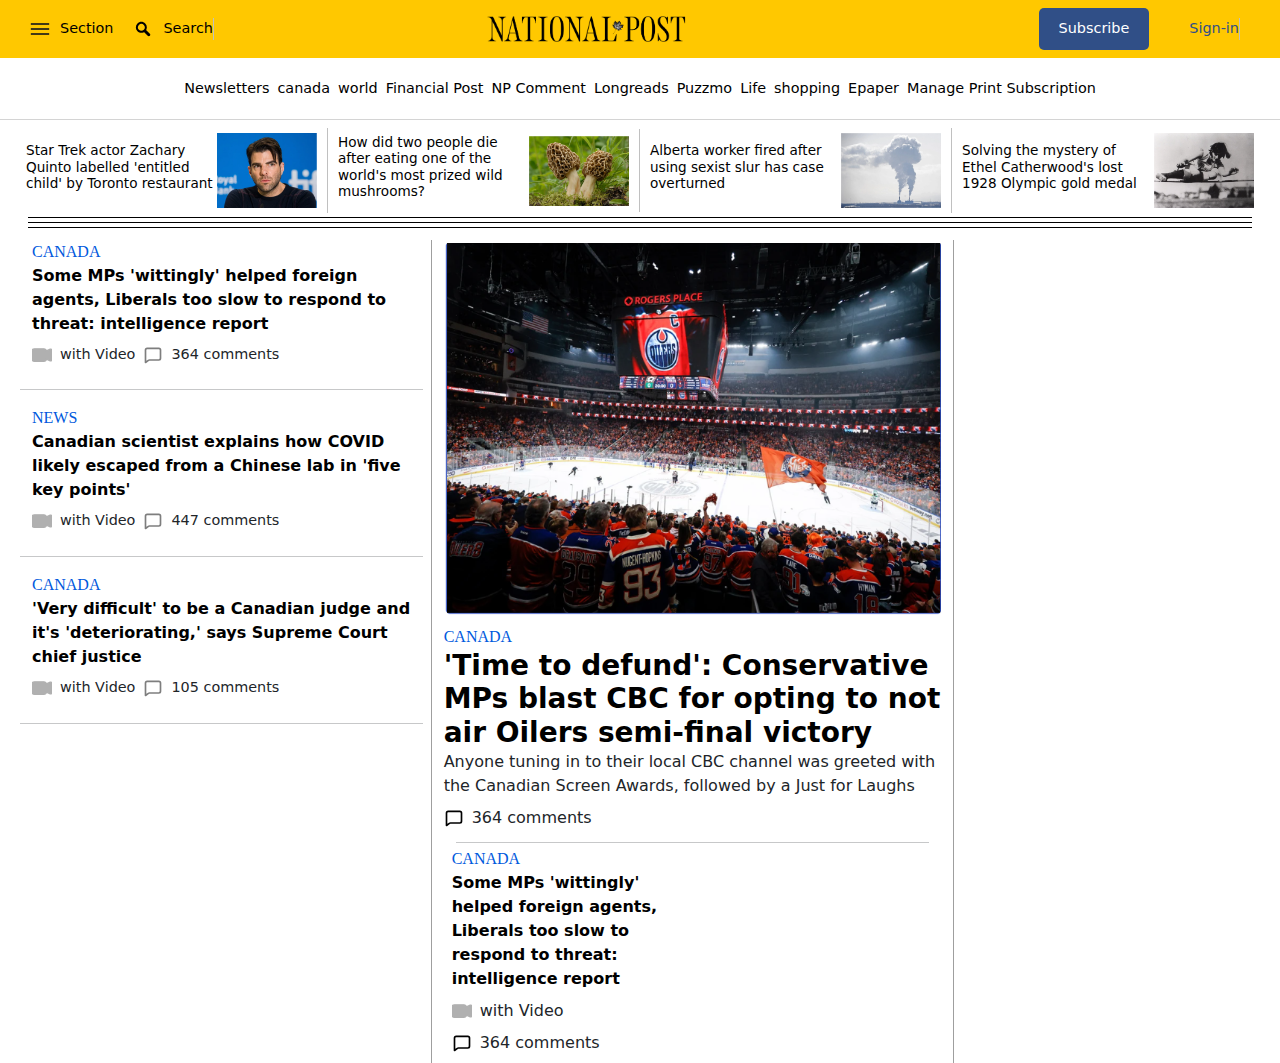
==== sample/index.html @ 9365df77 "création du header" ====
<!DOCTYPE html>
<html lang="fr">
<head>
    <meta charset="UTF-8">
    <meta name="viewport" content="width=device-width, initial-scale=1.0">
    <link rel="stylesheet" href="../lib/bootstrap-5.0.2-dist/bootstrap-5.0.2-dist/css/bootstrap.min.css">
    <link rel="icon" href="../media/logo-footer-np.svg">
    <link rel="stylesheet" href="main.css">
    <title>Home | The National Post</title>
</head>
<body>
    <header class="container-fluid">
        <nav class="row  p-2">
           
                <div class="nav-btn  col col-lg-2">
                    <a href="#" class="d-flex align-items-center">
                        <img src="../media/menu.svg" alt="hamber_menu_icon" width="20" height="20">
                        <span> Section </span>
                    </a>
                    <a href="#" class="d-flex align-items-center">
                        <img src="../media/loop.svg" alt="loop_icon" width="20" height="20" >
                        <span>Search</span>
                    </a>
                </div>

                <div class="col-lg-7 nav-logo">
                    <a href="#">
                        <img src="../media/28EDFFA0.png" class="img-fluid" alt="natiolapost">
                    </a>
                </div>

                <div class="col col-lg-3 nav-sign d-flex align-items-center justify-content-end">
                    <a href="#">Subscribe</a>
                    <a href="#">Sign-in</a>
                </div>
           
        </nav>

        <nav class="row">
            <ul class="d-flex justify-content-center  gap-2">
                <li>
                    <a href="#">Newsletters</a>
                </li>
                <li>
                    <a href="#">canada</a>
                </li>
                <li>
                    <a href="#">world</a>
                </li>
                <li>
                    <a href="#">Financial Post</a>
                </li>
                <li>
                    <a href="#">NP Comment</a>
                </li>
                <li>
                    <a href="#">Longreads</a>
                </li>
                <li>
                    <a href="#">Puzzmo</a>
                </li>
                <li>
                    <a href="#">Life</a>
                </li>
                <li>
                    <a href="#">shopping</a>
                </li>
                <li>
                    <a href="#">Epaper</a>
                </li>
                <li>
                    <a href="#">Manage Print Subscription</a>
                </li>
            </ul>
        </nav>

        <div class="sub-nav container-fluid px-3 py-2">
            
            <div class="row d-flex align-items-center">

                <a href="#"  class="col-lg-3">
                    <div class="d-flex align-items-center gap-1">
                         <h3 class="">
                             Star Trek actor Zachary Quinto labelled 'entitled child' by Toronto restaurant
                         </h3>
                         <img src="../media/media1.png" alt="media1">
                    </div>
                 </a>

                 <a href="#"  class="col-lg-3">
                    <div class="d-flex align-items-center gap-1">
                         <h3 class="">
                            How did two people die after eating one of the world's most prized wild mushrooms?
                         </h3>
                         <img src="../media/media2.png" alt="media1">
                    </div>
                 </a>

                 <a href="#"  class="col-lg-3">
                    <div class="d-flex align-items-center gap-1">
                         <h3 class="">
                            Alberta worker fired after using sexist slur has case overturned
                         </h3>
                         <img src="../media/media3.png" alt="media1">
                    </div>
                 </a>

                 <a href="#"  class="col-lg-3">
                    <div class="d-flex align-items-center gap-1">
                         <h3 class="">
                            Solving the mystery of Ethel Catherwood's lost 1928 Olympic gold medal
                         </h3>
                         <img src="../media/media4.png" alt="media1">
                    </div>
                 </a>

            </div>

            <div class="line"></div>
            <div class="line"></div>
            <div class="line"></div>

        </div>
    </header>

    <main class="container-fluid px-4">
        <div class="row">

            <div class="column1 col-lg-4">
                <article class="row px-2">
                    <a href="#" class="col-12">CANADA</a>
                    <a href="#" class="col-12">
                        Some MPs 'wittingly' helped foreign agents, 
                        Liberals too slow to respond to threat:
                        intelligence report
                    </a>
                    <div class="d-flex align-items-center gap-2 my-2">
                        <img src="../media/cam.svg" alt="came_icon" width="20" height="20">
                        <span> with Video </span>
                        <img src="../media/comment_icon.svg" alt="came_icon" width="20" height="20">
                        <span> 364 comments </span>
                    </div>
                    <hr class="my-3">
                </article>

                <article class="row px-2">
                    <a href="#" class="col-12">NEWS</a>
                    <a href="#" class="col-12">
                        Canadian scientist explains how COVID 
                        likely escaped from a Chinese lab in 'five
                        key points'
                    </a>
                    <div class="d-flex align-items-center gap-2 my-2">
                        <img src="../media/cam.svg" alt="came_icon" width="20" height="20">
                        <span> with Video </span>
                        <img src="../media/comment_icon.svg" alt="came_icon" width="20" height="20">
                        <span> 447 comments </span>
                    </div>
                    <hr class="my-3">
                </article>

                <article class="row px-2">
                    <a href="#" class="col-12">CANADA</a>
                    <a href="#" class="col-12">
                        'Very difficult' to be a Canadian judge and
                         it's 'deteriorating,' says Supreme Court chief
                         justice
                    </a>
                    <div class="d-flex align-items-center gap-2 my-2">
                        <img src="../media/cam.svg" alt="came_icon" width="20" height="20">
                        <span> with Video </span>
                        <img src="../media/comment_icon.svg" alt="came_icon" width="20" height="20">
                        <span> 105 comments </span>
                    </div>
                    <hr class="my-3">
                </article>
            </div>

            <div class="column2 col-lg-5  px-4">
                <article class="row">
                    <a href="#" class="col-12">
                        <img src="../media/media7.png" alt="media" class="img-fluid">
                    </a>
                    <a href="#" class="col-12">CANADA</a>
                    <a href="#" class="h3">
                        'Time to defund': Conservative MPs 
                        blast CBC for opting to not air Oilers
                        semi-final victory
                    </a>
                    <p class="col-12">
                        Anyone tuning in to their local CBC channel was greeted
                        with the Canadian Screen Awards, followed by a Just for Laughs
                    </p>
                    <div class="d-flex align-items-center gap-2 justify-content-start my-2">
                        <img src="../media/comment_icon.svg" alt="came_icon" width="20" height="20">
                        <span> 364 comments </span>
                    </div>
                </article>
                <hr class="my-1">

                <div class="row">

                    <article class="col-lg-6 px-2">
                        <a href="#" class="col-12">CANADA</a> <br>
                        <a href="#" class="col-12">
                            Some MPs 'wittingly' helped foreign agents, 
                            Liberals too slow to respond to threat:
                            intelligence report
                        </a>
                        <div class="d-flex align-items-center gap-2 my-2">
                            <img src="../media/cam.svg" alt="came_icon" width="20" height="20">
                            <span> with Video </span>
                        </div>
                        <div class="d-flex align-items-center gap-2 my-2">
                            <img src="../media/comment_icon.svg" alt="came_icon" width="20" height="20">
                            <span> 364 comments </span>
                        </div>
                      
                    </article>

                </div>
            </div>

            <div class="column3 col-lg-3"></div>
        </div>
    </main>

    <footer>

    </footer>
</body>
</html>
---- sample/main.css ----
*{
    margin: 0px;
    padding: 0px;
    box-sizing: border-box;
    /*border: 1px solid black;*/

}

/* nav */

header nav:nth-child(1){
    background: rgb(255, 200, 0);
    padding: 10px 0px;
    display: flex;
    align-items: center;
}

/* nav-btn*/

header nav .nav-btn a{
    text-decoration: none;
    color: black;
    display: inline-block;
    margin: 0px 10px;
    font-weight: 500;
    font-size: .9em;
}

header nav .nav-btn a:hover{
    text-decoration: underline;
}

header nav .nav-btn a img{
    margin-right:10px;
}

header nav .nav-btn {
    display:flex;
    flex-direction: row;
}

/* nav-logo*/
header nav .nav-logo{
    display: flex;
    justify-content:center ;
}
header nav .nav-logo img{
    max-width: 200px;
   
}
header nav a{
    display: inline-block;
    margin: 0px auto;
}

/*  nav-sign */

header nav .nav-sign a{
    font-size: .9em;
    text-decoration: none;
    margin: 0px 20px;
    font-weight: 500;
}

header nav .nav-sign a:nth-child(1){  
    padding: 10px 20px;
    border-radius: 5px;
    background: rgb(48, 79, 135);
    color: white;
}

header nav .nav-sign a:nth-child(1):hover{
    background:rgb(38, 64, 108) ;
}

header nav .nav-sign a:nth-child(2){
    color: rgb(48, 79, 135);
}

header nav .nav-sign a:nth-child(2):hover{
    text-decoration: underline;
}


header nav:nth-child(2){
    padding: 20px 0px;
    border-bottom: .2px solid rgba(192, 192, 192, 0.679);
   
}

header nav:nth-child(2) ul{
    list-style: none;
    font-size: .9em;
    margin: 0px;
}

header nav:nth-child(2) ul li a{
    text-decoration: none;
    color: black;
    font-weight: 500;
}

header nav:nth-child(2) ul li a:hover{
    text-decoration: underline;
    color: rgb(60, 96, 162);
}

/* sub-nav */

header .sub-nav a{
    text-decoration: none;
    padding: 5px 10px;
}
header .sub-nav a:hover{
    text-decoration: underline;
    color: rgb(60, 96, 162);;
  
}
header .sub-nav a:hover h3{
    color:rgb(60, 96, 162);;
}
header .sub-nav h3{
    font-size: .85em;
    color: black;
    font-weight: 500;
    
}

header .sub-nav img{
    max-width: 100px;
    height: auto;
}

header .sub-nav a:nth-child(1){
    border-right: 1px solid silver;
}
header a:nth-child(2){
    border-right: 1px solid silver;
}
header a:nth-child(3){
    border-right: 1px solid silver;
}

header .line{
    height: .8px;
    width: 100%;
    background:black;
    margin: 4px 0px;

}

/* article column1 */

main article a{
    text-decoration: none;
    color: black;
}
main article a:hover{
    text-decoration: underline;
}

main .column1 article  a:nth-child(1){
  
    font-family:Georgia, 'Times New Roman', Times, serif;
    color: rgb(0, 89, 221);
}

main .column2 article  a:nth-child(1){
  
    font-family:Georgia, 'Times New Roman', Times, serif;
    color: rgb(0, 89, 221);
}

main .column1 article  a:nth-child(2){
  
    font-weight: bold;
}

main .column2 article  a:nth-child(3){
  
    font-weight: bold;
}

main .column1 article div span{
    font-size: .9em;
}

main .column1 article div img:nth-child(3){

    opacity: .5;
}

/* article column2 */


main .column2 article a img{
    margin: 0px auto;
}
main .column2{
    border-left: 1px solid rgb(159, 159, 159);
    border-right: 1px solid rgb(159, 159, 159);
}

main .column2 a{
    margin: 0px;
    padding: 0px;
}


main .column2 article div{
    padding: 0px;
}

main .column2 article p {
    padding: 0px;
 margin: 0px ;
}

main .column2 article  a:nth-child(2){
    
    margin-top: 10px;
    font-family:Georgia, 'Times New Roman', Times, serif;
    color: rgb(0, 89, 221);
}
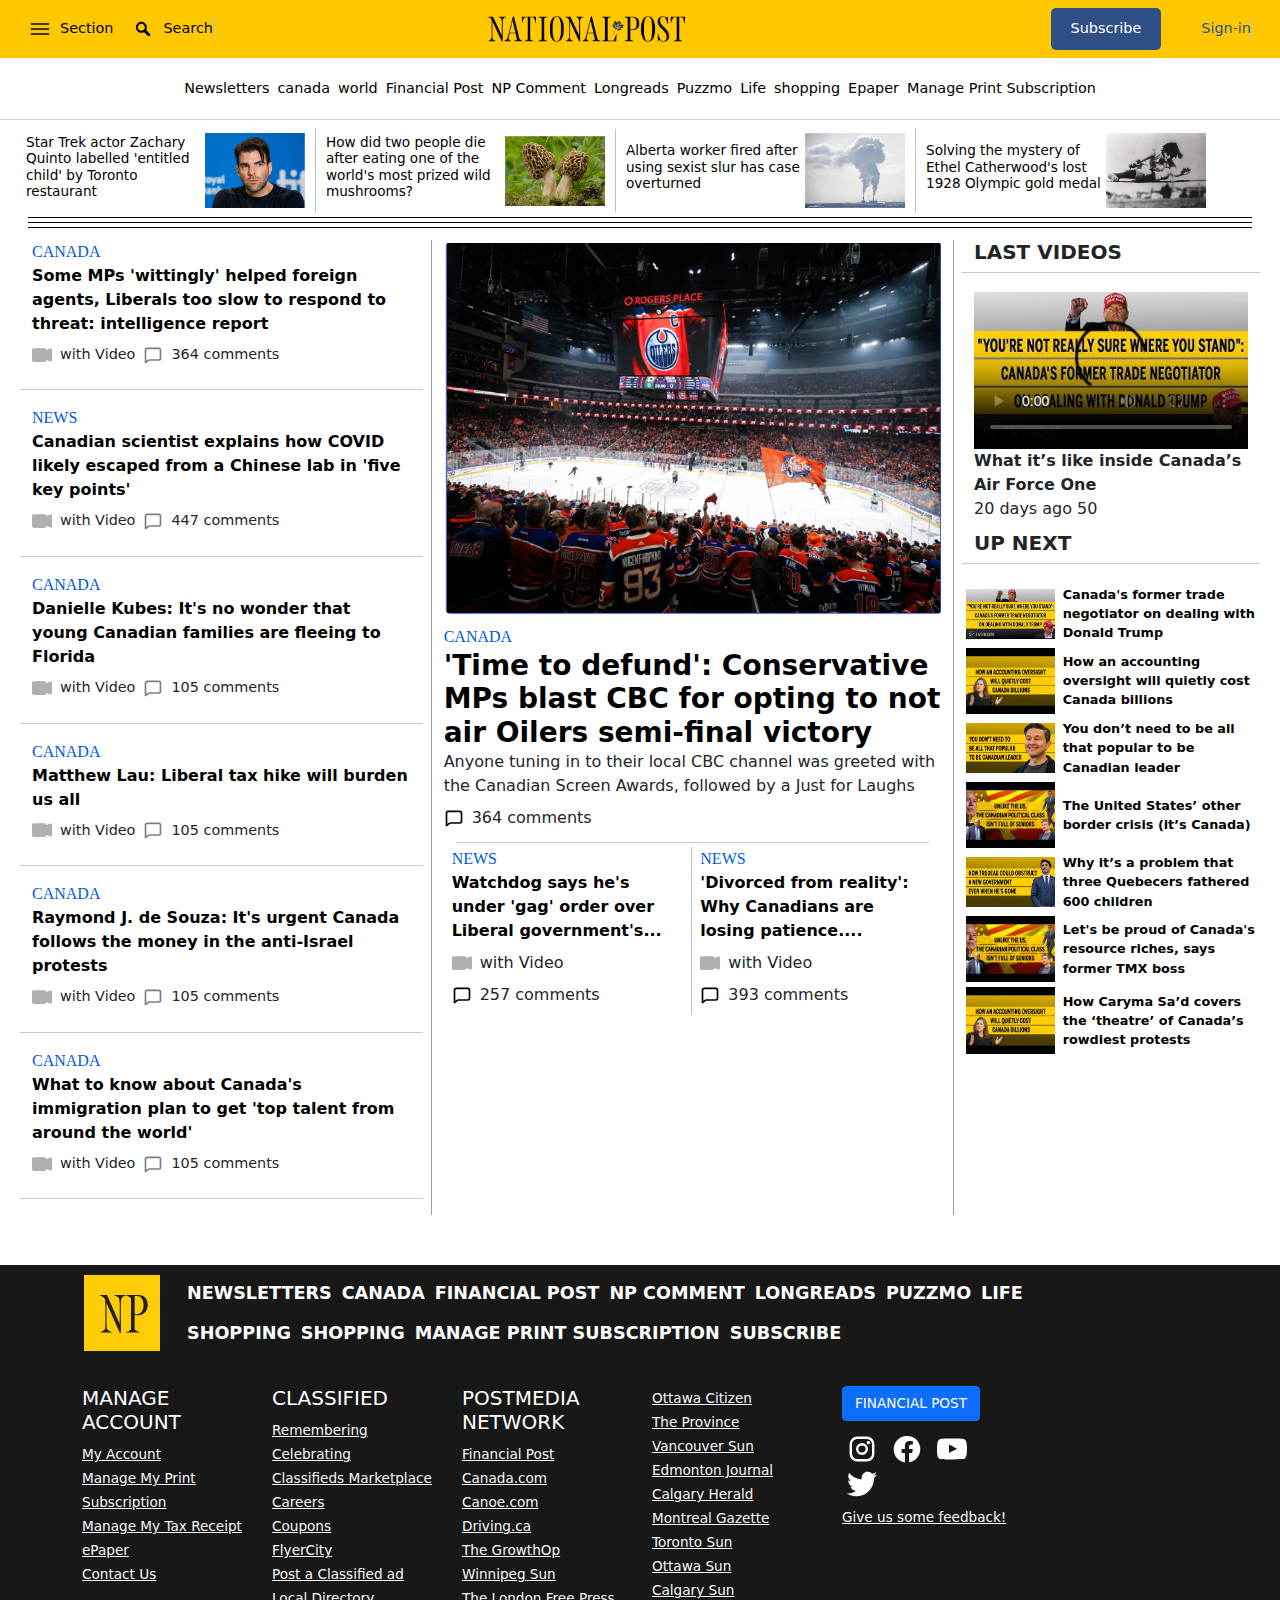
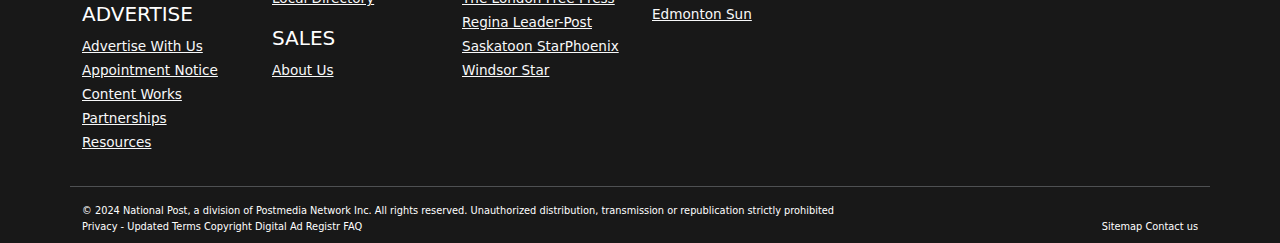
==== commit af6bd298: "céation  de la page article.html & recherche.html" ====
--- a/sample/index.html
+++ b/sample/index.html
@@ -10,33 +10,37 @@
 </head>
 <body>
     <header class="container-fluid">
-        <nav class="row  p-2">
+        <nav class="row  p-2" >
            
-                <div class="nav-btn  col col-lg-2">
+                <div class="nav-btn  col col-lg-2 col-2">
                     <a href="#" class="d-flex align-items-center">
                         <img src="../media/menu.svg" alt="hamber_menu_icon" width="20" height="20">
                         <span> Section </span>
                     </a>
-                    <a href="#" class="d-flex align-items-center">
+                    <a href="#" id="search">
                         <img src="../media/loop.svg" alt="loop_icon" width="20" height="20" >
                         <span>Search</span>
                     </a>
                 </div>
 
-                <div class="col-lg-7 nav-logo">
+                <div class="col-lg-7 col-7 nav-logo">
                     <a href="#">
                         <img src="../media/28EDFFA0.png" class="img-fluid" alt="natiolapost">
                     </a>
                 </div>
 
-                <div class="col col-lg-3 nav-sign d-flex align-items-center justify-content-end">
+                <div class="col col-lg-3 col-3 nav-sign d-flex align-items-center justify-content-end">
                     <a href="#">Subscribe</a>
                     <a href="#">Sign-in</a>
                 </div>
            
         </nav>
 
-        <nav class="row">
+        <div class="row sub">
+            <a href="#" class="col-lg-12">Subscribe</a>
+        </div>
+
+        <nav class="row " id="nav">
             <ul class="d-flex justify-content-center  gap-2">
                 <li>
                     <a href="#">Newsletters</a>
@@ -76,41 +80,41 @@
 
         <div class="sub-nav container-fluid px-3 py-2">
             
-            <div class="row d-flex align-items-center">
-
-                <a href="#"  class="col-lg-3">
+            <div class="row d-flex align-items-center " >
+
+                <a href="#">
                     <div class="d-flex align-items-center gap-1">
                          <h3 class="">
                              Star Trek actor Zachary Quinto labelled 'entitled child' by Toronto restaurant
                          </h3>
-                         <img src="../media/media1.png" alt="media1">
+                         <img src="../media/media1.png" alt="media1" class="img-fluid">
                     </div>
                  </a>
 
-                 <a href="#"  class="col-lg-3">
+                 <a href="#">
                     <div class="d-flex align-items-center gap-1">
                          <h3 class="">
                             How did two people die after eating one of the world's most prized wild mushrooms?
                          </h3>
-                         <img src="../media/media2.png" alt="media1">
+                         <img src="../media/media2.png" alt="media1" class="img-fluid">
                     </div>
                  </a>
 
-                 <a href="#"  class="col-lg-3">
+                 <a href="#">
                     <div class="d-flex align-items-center gap-1">
                          <h3 class="">
                             Alberta worker fired after using sexist slur has case overturned
                          </h3>
-                         <img src="../media/media3.png" alt="media1">
+                         <img src="../media/media3.png" alt="media1" class="img-fluid">
                     </div>
                  </a>
 
-                 <a href="#"  class="col-lg-3">
+                 <a href="#">
                     <div class="d-flex align-items-center gap-1">
                          <h3 class="">
                             Solving the mystery of Ethel Catherwood's lost 1928 Olympic gold medal
                          </h3>
-                         <img src="../media/media4.png" alt="media1">
+                         <img src="../media/media4.png" alt="media1" class="img-fluid">
                     </div>
                  </a>
 
@@ -162,9 +166,7 @@
                 <article class="row px-2">
                     <a href="#" class="col-12">CANADA</a>
                     <a href="#" class="col-12">
-                        'Very difficult' to be a Canadian judge and
-                         it's 'deteriorating,' says Supreme Court chief
-                         justice
+                        Danielle Kubes: It's no wonder that young Canadian families are fleeing to Florida
                     </a>
                     <div class="d-flex align-items-center gap-2 my-2">
                         <img src="../media/cam.svg" alt="came_icon" width="20" height="20">
@@ -174,15 +176,59 @@
                     </div>
                     <hr class="my-3">
                 </article>
+
+                <article class="row px-2">
+                    <a href="#" class="col-12">CANADA</a>
+                    <a href="#" class="col-12">
+                        Matthew Lau: Liberal tax hike will burden us all
+                    </a>
+                    <div class="d-flex align-items-center gap-2 my-2">
+                        <img src="../media/cam.svg" alt="came_icon" width="20" height="20">
+                        <span> with Video </span>
+                        <img src="../media/comment_icon.svg" alt="came_icon" width="20" height="20">
+                        <span> 105 comments </span>
+                    </div>
+                    <hr class="my-3">
+                </article>
+
+                <article class="row px-2">
+                    <a href="#" class="col-12">CANADA</a>
+                    <a href="#" class="col-12">
+                        Raymond J. de Souza: It's urgent Canada follows 
+                        the money in the anti-Israel protests
+                    </a>
+                    <div class="d-flex align-items-center gap-2 my-2">
+                        <img src="../media/cam.svg" alt="came_icon" width="20" height="20">
+                        <span> with Video </span>
+                        <img src="../media/comment_icon.svg" alt="came_icon" width="20" height="20">
+                        <span> 105 comments </span>
+                    </div>
+                    <hr class="my-3">
+                </article>
+
+                <article class="row px-2">
+                    <a href="#" class="col-12">CANADA</a>
+                    <a href="#" class="col-12">
+                        What to know about Canada's immigration plan to get
+                        'top talent from around the world'
+                    </a>
+                    <div class="d-flex align-items-center gap-2 my-2">
+                        <img src="../media/cam.svg" alt="came_icon" width="20" height="20">
+                        <span> with Video </span>
+                        <img src="../media/comment_icon.svg" alt="came_icon" width="20" height="20">
+                        <span> 105 comments </span>
+                    </div>
+                    <hr class="my-3">
+                </article>
             </div>
 
-            <div class="column2 col-lg-5  px-4">
+            <div class="column2 col-lg-5 col-sm-12 col-md-6 px-4">
                 <article class="row">
-                    <a href="#" class="col-12">
+                    <a href="article.html" class="col-12 d-flex justify-content-center">
                         <img src="../media/media7.png" alt="media" class="img-fluid">
                     </a>
-                    <a href="#" class="col-12">CANADA</a>
-                    <a href="#" class="h3">
+                    <a href="article.html" class="col-12">CANADA</a>
+                    <a href="article.html" class="h3">
                         'Time to defund': Conservative MPs 
                         blast CBC for opting to not air Oilers
                         semi-final victory
@@ -195,17 +241,17 @@
                         <img src="../media/comment_icon.svg" alt="came_icon" width="20" height="20">
                         <span> 364 comments </span>
                     </div>
+                    
                 </article>
                 <hr class="my-1">
 
-                <div class="row">
+                <div class="row articles">
 
                     <article class="col-lg-6 px-2">
-                        <a href="#" class="col-12">CANADA</a> <br>
+                        <a href="#" class="col-12">NEWS</a> <br>
                         <a href="#" class="col-12">
-                            Some MPs 'wittingly' helped foreign agents, 
-                            Liberals too slow to respond to threat:
-                            intelligence report
+                            Watchdog says he's under 'gag' 
+                            order over Liberal government's...
                         </a>
                         <div class="d-flex align-items-center gap-2 my-2">
                             <img src="../media/cam.svg" alt="came_icon" width="20" height="20">
@@ -213,20 +259,242 @@
                         </div>
                         <div class="d-flex align-items-center gap-2 my-2">
                             <img src="../media/comment_icon.svg" alt="came_icon" width="20" height="20">
-                            <span> 364 comments </span>
-                        </div>
-                      
+                            <span> 257 comments </span>
+                        </div>
+                        <hr class="bar_article">
                     </article>
 
+                    <article class="col-lg-6 px-2">
+                        <a href="#" class="col-12">NEWS</a> <br>
+                        <a href="#" class="col-12">
+                            'Divorced from reality':
+                             Why Canadians are losing patience....
+                        </a>
+                        <div class="d-flex align-items-center gap-2 my-2">
+                            <img src="../media/cam.svg" alt="came_icon" width="20" height="20">
+                            <span> with Video </span>
+                        </div>
+                        <div class="d-flex align-items-center gap-2 my-2">
+                            <img src="../media/comment_icon.svg" alt="came_icon" width="20" height="20">
+                            <span> 393 comments </span>
+                        </div>
+                        <hr class="bar_article">
+                    </article>
+
                 </div>
             </div>
 
-            <div class="column3 col-lg-3"></div>
+            <div class="column3 col-lg-3 col-sm-12 col-md-6 col-12">
+
+                <div class="row px-2">
+                   <div class="col-lg-12">
+                        <h5> <b>LAST VIDEOS</b> </h5>
+                   </div>
+                   <hr>
+                   <div class="col-lg-12">
+                        <video  poster="../media/im_01.jpg" id="index-video" controls >
+                            <source src="https://www.youtube.com/watch?v=C7Fh1YVoQrk" type="video/mp4" >
+                        </video>
+                   </div>
+                   <div class="col-lg-12">
+                        <span> <b>What it’s like inside Canada’s Air Force One</b> </span> <br>
+                        <span>20 days ago 50</span>
+                    </div>
+
+                    <div class="col-lg-12" style="margin-top: 10px;">
+                        <h5> <b>UP NEXT</b> </h5>
+                   </div>
+                   <hr>
+                </div>
+
+                <div class="row">
+                    <a  href="#" class=" col-lg-12 col-12 d-flex col-sm-6 align-items-center gap-2 next_up">
+                        <div class=" img">
+                            <img src="../media/im_01.jpg" alt="img" >
+                        </div>
+                        <div class="col-lg-8 col-8">
+                            Canada's former trade negotiator on dealing with Donald Trump
+                        </div>
+                    </a>
+    
+                    <a  href="#" class=" col-lg-12 col-12 d-flex col-sm-6 align-items-center gap-2 next_up">
+                        <div class="img">
+                            <img src="../media/im_02.jpg" alt="img" >
+                        </div>
+                        <div class="col-lg-8 col-8">
+                            How an accounting oversight will quietly cost Canada billions
+                        </div>
+                    </a>
+    
+                    <a  href="#" class="col-lg-12 col-12 d-flex col-sm-6 align-items-center gap-2 next_up">
+                        <div class="img">
+                            <img src="../media/im_03.jpg" alt="img">
+                        </div>
+                        <div class="col-lg-8 col-8">
+                            You don’t need to be all that popular to be Canadian leader
+                        </div>
+                    </a>
+    
+                    <a  href="#" class="col-lg-12 col-12 d-flex col-sm-6 align-items-center gap-2 next_up">
+                        <div class="img">
+                            <img src="../media/im_04.jpg" alt="img">
+                        </div>
+                        <div class="col-lg-8 col-8">
+                            The United States’ other border crisis (it’s Canada)
+                        </div>
+                    </a>
+    
+                    <a  href="#" class="col-lg-12 col-12 d-flex col-sm-6 align-items-center gap-2 next_up">
+                        <div class="img">
+                            <img src="../media/im_05.jpg" alt="img">
+                        </div>
+                        <div class="col-lg-8 col-8">
+                            Why it’s a problem that three Quebecers fathered 600 children
+                        </div>
+                    </a>
+    
+                    <a  href="#" class="col-lg-12 col-12 d-flex col-sm-6 align-items-center gap-2 next_up">
+                        <div class="img">
+                            <img src="../media/im_04.jpg" alt="img">
+                        </div>
+                        <div class="col-lg-8 col-8">
+                            Let's be proud of Canada's resource riches, says former TMX boss
+                        </div>
+                    </a>
+    
+                    <a  href="#" class="col-lg-12 col-12 d-flex col-sm-6 align-items-center gap-2 next_up">
+                        <div class="img">
+                            <img src="../media/im_06.jpg" alt="img">
+                        </div>
+                        <div class="col-lg-8 col-8">
+                            How Caryma Sa’d covers the ‘theatre’ of Canada’s rowdiest protests
+                        </div>
+                    </a>
+                </div>
+
+            </div>
         </div>
     </main>
 
     <footer>
-
+       <div class="container py-2">
+
+            <div class="row footer1">
+                <div class="col-lg-1">
+                    <img src="../media/logo-footer-np.svg" alt="nationalPost">
+                </div>
+                <div class="col-lg-10 liens">
+                    <a href="#">Newsletters</a>
+                    <a href="#">Canada</a>
+                    <a href="#">Financial Post</a>
+                    <a href="#">NP Comment </a>
+                    <a href="#">Longreads</a>
+                    <a href="#">Puzzmo</a>
+                    <a href="#">Life</a>
+                    <a href="#">Shopping</a>
+                    <a href="#">Shopping</a>
+                    <a href="#">Manage Print Subscription</a>
+                    <a href="#">Subscribe</a>
+                </div>
+            </div>
+
+            <hr>
+
+            <div class="row footer2">
+
+                <div class="col-lg-2 col-6">
+                    <h5>Manage Account</h5>
+                    <ul class="list-unstyled">
+                        <li><a href="#" class="text-light">My Account</a></li>
+                        <li><a href="#" class="text-light">Manage My Print Subscription</a></li>
+                        <li><a href="#" class="text-light">Manage My Tax Receipt</a></li>
+                        <li><a href="#" class="text-light">ePaper</a></li>
+                        <li><a href="#" class="text-light">Contact Us</a></li>
+                    </ul>
+                    <h5>Advertise</h5>
+                    <ul class="list-unstyled">
+                        <li><a href="#" class="text-light">Advertise With Us</a></li>
+                        <li><a href="#" class="text-light">Appointment Notice</a></li>
+                        <li><a href="#" class="text-light">Content Works</a></li>
+                        <li><a href="#" class="text-light">Partnerships</a></li>
+                        <li><a href="#" class="text-light">Resources</a></li>
+                    </ul>
+                </div>
+               
+                <div class="col-lg-2 col-6 ">
+                    <h5>Classified</h5>
+                    <ul class="list-unstyled">
+                        <li><a href="#" class="text-light">Remembering</a></li>
+                        <li><a href="#" class="text-light">Celebrating</a></li>
+                        <li><a href="#" class="text-light">Classifieds Marketplace</a></li>
+                        <li><a href="#" class="text-light">Careers</a></li>
+                        <li><a href="#" class="text-light">Coupons</a></li>
+                        <li><a href="#" class="text-light">FlyerCity</a></li>
+                        <li><a href="#" class="text-light">Post a Classified ad</a></li>
+                        <li><a href="#" class="text-light">Local Directory</a></li>
+                    </ul>
+                    <h5>Sales</h5>
+                    <ul class="list-unstyled">
+                        <li><a href="#" class="text-light">About Us</a></li>
+                    </ul>
+                </div>
+
+                <div class="col-lg-2 col-6 ">
+                    <h5>Postmedia Network</h5>
+                    <ul class="list-unstyled">
+                        <li><a href="#" class="text-light">Financial Post</a></li>
+                        <li><a href="#" class="text-light">Canada.com</a></li>
+                        <li><a href="#" class="text-light">Canoe.com</a></li>
+                        <li><a href="#" class="text-light">Driving.ca</a></li>
+                        <li><a href="#" class="text-light">The GrowthOp</a></li>
+                        <li><a href="#" class="text-light">Winnipeg Sun</a></li>
+                        <li><a href="#" class="text-light">The London Free Press</a></li>
+                        <li><a href="#" class="text-light">Regina Leader-Post</a></li>
+                        <li><a href="#" class="text-light">Saskatoon StarPhoenix</a></li>
+                        <li><a href="#" class="text-light">Windsor Star</a></li>
+                       
+                     </ul>
+                 </div>
+
+                 <div class="col-lg-2 col-6 ">
+                    <ul class="list-unstyled">
+                        <li><a href="#" class="text-light">Ottawa Citizen</a></li>
+                        <li><a href="#" class="text-light">The Province</a></li>
+                        <li><a href="#" class="text-light">Vancouver Sun</a></li>
+                        <li><a href="#" class="text-light">Edmonton Journal</a></li>
+                        <li><a href="#" class="text-light">Calgary Herald</a></li>
+                        <li><a href="#" class="text-light">Montreal Gazette</a></li>
+                        <li><a href="#" class="text-light">Toronto Sun</a></li>
+                        <li><a href="#" class="text-light">Ottawa Sun</a></li>
+                        <li><a href="#" class="text-light">Calgary Sun</a></li>
+                        <li><a href="#" class="text-light">Edmonton Sun</a></li>
+                    </ul>
+                </div>
+
+                <div class="col-lg-2 col-12">
+                    <a href="#" class="btn btn-primary">FINANCIAL POST</a>
+                    <div class="mt-2">
+                         <a href="#" class="text-light mr-2"><img src="../media/insta.svg" alt="insta" width="40" height="40"></a>
+                        <a href="#" class="text-light mr-2"><img src="../media/facebook.svg" alt="facebook" width="40" height="40"></a>
+                        <a href="#" class="text-light mr-2"><img src="../media/youtube.svg" alt="youtube" width="40" height="30"></a>
+                        <a href="#" class="text-light"><img src="../media/twitter.svg" alt="x" width="40" height="30"></a>
+                     </div>
+                    <a href="#" class="text-light d-block mt-2">Give us some feedback!</a>
+                </div>
+
+                <hr style="color: aliceblue;" class="my-3">
+
+                <div style="color: white; font-size: .7em;">
+                    <small>© 2024 National Post, a division of Postmedia Network Inc. All rights reserved. Unauthorized distribution, transmission or republication strictly prohibited</small>
+                    <div class="d-flex justify-content-between" >
+                        <small>Privacy - Updated Terms Copyright Digital Ad Registr FAQ </small>
+                        <small> Sitemap Contact us </small>
+                    </div>
+                </div>
+               
+            </div>  
+
+        </div>
     </footer>
 </body>
 </html>--- a/sample/main.css
+++ b/sample/main.css
@@ -8,6 +8,10 @@
 
 /* nav */
 
+header #nav ul{
+    display: flex;
+}
+
 header nav:nth-child(1){
     background: rgb(255, 200, 0);
     padding: 10px 0px;
@@ -24,6 +28,16 @@
     margin: 0px 10px;
     font-weight: 500;
     font-size: .9em;
+    display: block;
+}
+
+header nav .nav-btn a span{
+    display: block;
+}
+
+header nav .nav-btn #search{
+    display: flex;
+    align-items: center;
 }
 
 header nav .nav-btn a:hover{
@@ -81,36 +95,53 @@
     text-decoration: underline;
 }
 
-
-header nav:nth-child(2){
+header nav .nav-sign{
+    padding: 0px;
+}
+
+header nav:nth-child(3){
     padding: 20px 0px;
     border-bottom: .2px solid rgba(192, 192, 192, 0.679);
    
 }
 
-header nav:nth-child(2) ul{
+header nav:nth-child(3) ul{
     list-style: none;
     font-size: .9em;
     margin: 0px;
 }
 
-header nav:nth-child(2) ul li a{
+header nav:nth-child(3) ul li a{
     text-decoration: none;
     color: black;
     font-weight: 500;
 }
 
-header nav:nth-child(2) ul li a:hover{
+header nav:nth-child(3) ul li a:hover{
     text-decoration: underline;
     color: rgb(60, 96, 162);
 }
 
 /* sub-nav */
+header .sub-nav {
+    display: block;
+}
+
+header .sub-nav .row a{
+    width: 300px;
+}
+
+header .sub-nav .row{
+    flex-wrap: nowrap;
+    display: flex;
+    overflow-x: auto;
+}
 
 header .sub-nav a{
     text-decoration: none;
     padding: 5px 10px;
 }
+
 header .sub-nav a:hover{
     text-decoration: underline;
     color: rgb(60, 96, 162);;
@@ -149,6 +180,47 @@
 
 }
 
+header #search{
+    display: block;
+}
+
+header .sub a{ 
+    display: none;
+}
+
+@media only screen and (max-width: 1000px) {
+    header #nav{
+        display: none;
+    }
+    header nav .nav-sign a:nth-child(1){
+        display: none;
+    }
+    header nav .nav-sign a:nth-child(2){
+        font-size: .9em;
+        font-weight: bold;
+    }
+    header nav .nav-btn #search{
+        display: none;
+        
+    }
+
+    header nav .nav-btn a span{
+        display: none;
+    }
+    header .sub a{ 
+        display: block;
+        text-align: center; 
+        text-decoration: none;
+        width: 80%;
+        padding: 10px 20px;
+        border-radius: 5px;
+        background: rgb(48, 79, 135);
+        margin: 5px auto;
+        color: white;
+    }
+  
+}
+
 /* article column1 */
 
 main article a{
@@ -200,6 +272,8 @@
     border-left: 1px solid rgb(159, 159, 159);
     border-right: 1px solid rgb(159, 159, 159);
 }
+
+
 
 main .column2 a{
     margin: 0px;
@@ -222,3 +296,113 @@
     font-family:Georgia, 'Times New Roman', Times, serif;
     color: rgb(0, 89, 221);
 }
+
+main .column2 .articles article:nth-child(1){
+    border-right: 1px solid silver;
+}
+
+/* column3 */
+
+.column3 #index-video{
+    height: 100%;
+    width: 100%;
+  
+}
+
+main .column3 .next_up{
+    font-size: .8em;
+    font-weight: bold;
+    color: black;
+    margin-top: 5px;
+    text-decoration: none;
+}
+
+main .column3 .next_up:hover{
+    text-decoration: underline;
+}
+
+
+
+main .column3 .next_up img{
+    
+    max-width: 100%;
+  
+
+}
+
+footer {
+    margin-top: 50px;
+    background: rgb(24, 24, 24);
+}
+
+footer .footer1 img{
+    width: 80px;
+    height: auto;
+}
+
+footer .footer1 .liens{
+    font-size: 1.1em;
+    text-transform: uppercase;
+    font-weight: bold;
+    display: flex;
+    align-items: center;
+    flex-wrap: wrap;
+
+}
+
+footer .footer1 .liens a{
+    color: white;
+    text-decoration: none;
+    margin-left: 10px;
+}
+
+footer .footer1 .liens a:hover{
+    text-decoration: underline;
+}
+
+footer .footer2 h5{
+    color: white;
+    text-transform: uppercase;
+}
+
+footer .footer2 a{
+    font-size: .85em;
+}
+
+.bar_article{
+    display: none;
+}
+
+@media only screen and (max-width: 1000px){
+    main .column2{
+        border: none;
+    }
+    main .column2 .articles article:nth-child(1){
+        border: none;
+    }
+  
+}
+
+@media only screen and (max-width: 988px){
+
+    main .column1{
+        display: none;
+    }
+}
+
+@media only screen and (max-width: 488px){
+    .bar_article{
+        display:block;
+    }
+    
+}
+
+main .article-content{
+    max-width: 600px;
+    margin: 0px auto;
+}
+
+main .recherche-content{
+    margin: 0px auto;
+    max-width: 600px;
+}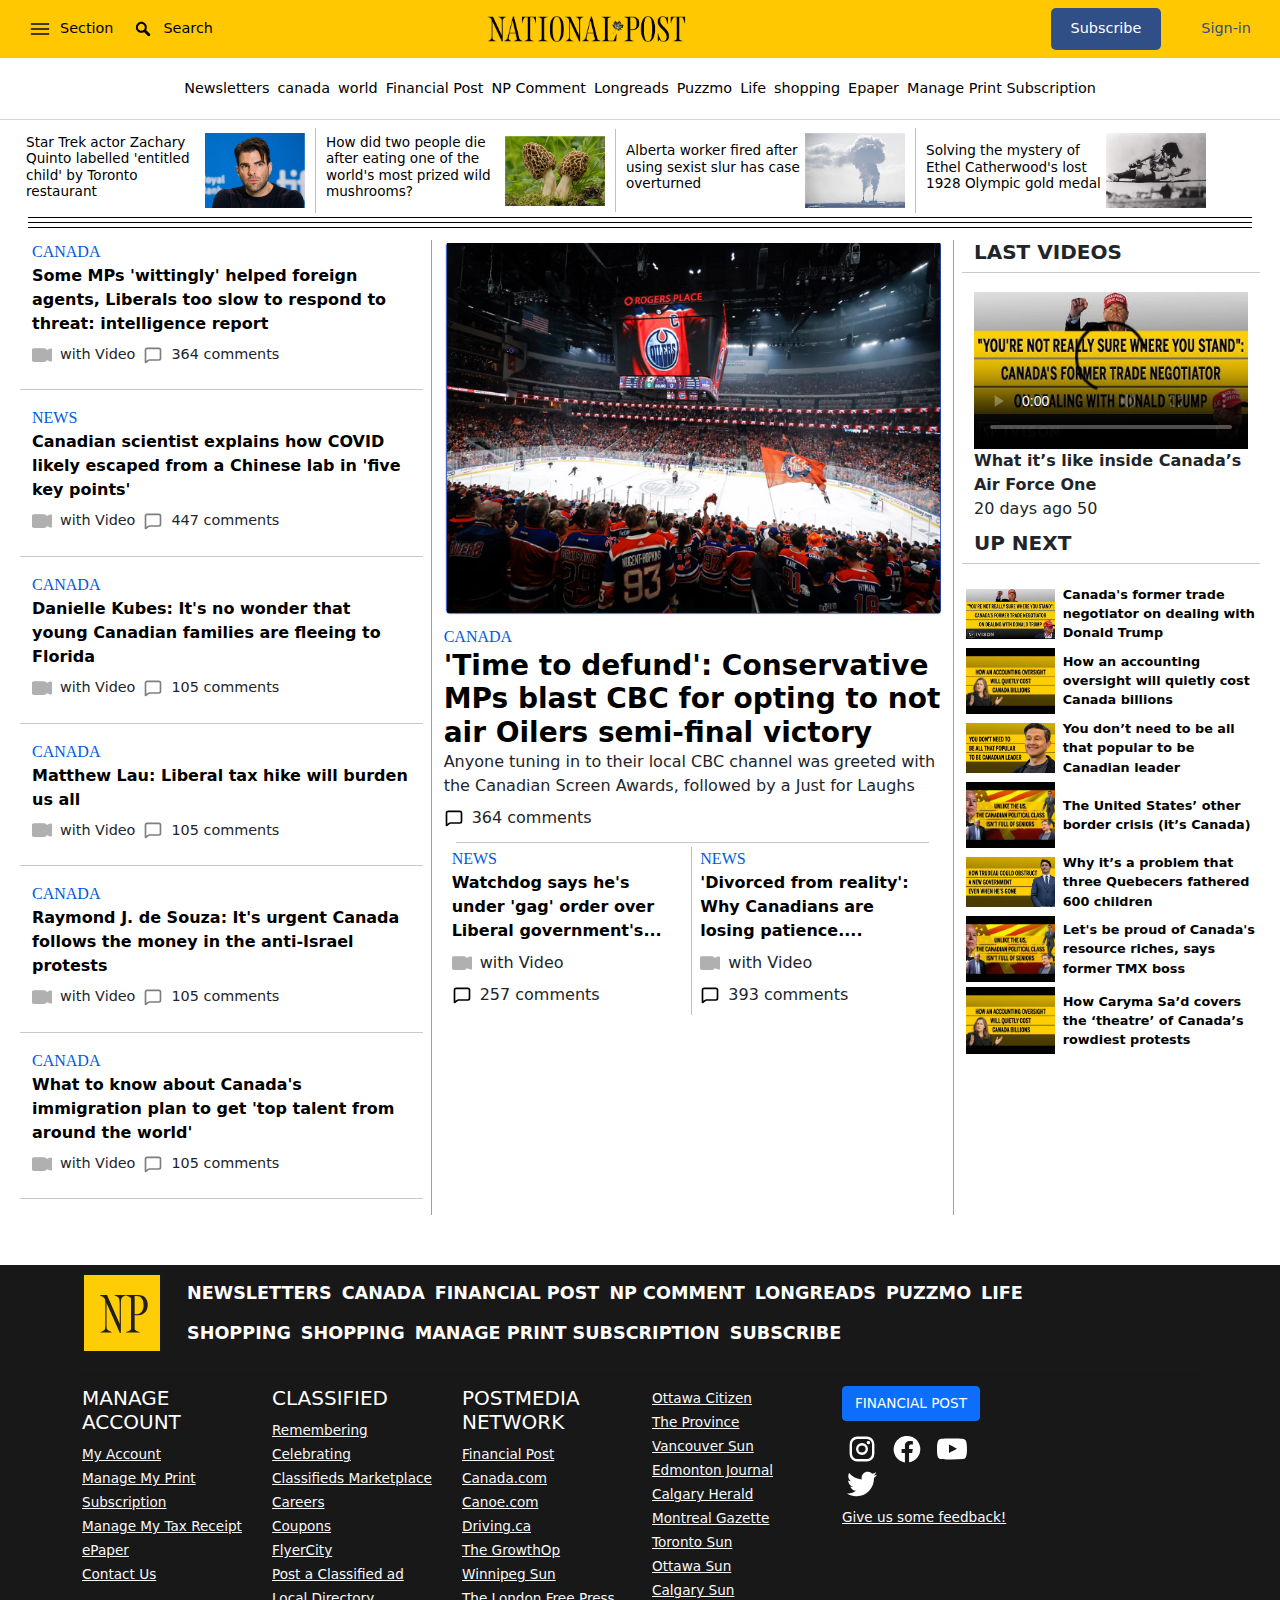
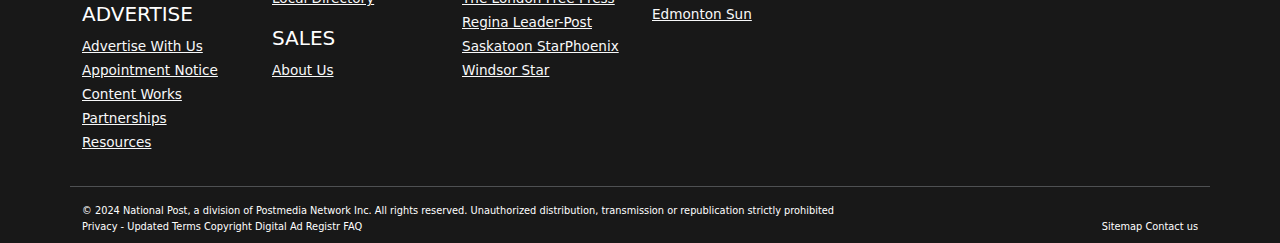
==== commit 1ad56bcf: "responsive" ====
--- a/sample/index.html
+++ b/sample/index.html
@@ -17,7 +17,7 @@
                         <img src="../media/menu.svg" alt="hamber_menu_icon" width="20" height="20">
                         <span> Section </span>
                     </a>
-                    <a href="#" id="search">
+                    <a href="recherche.html" id="search">
                         <img src="../media/loop.svg" alt="loop_icon" width="20" height="20" >
                         <span>Search</span>
                     </a>
@@ -38,6 +38,12 @@
 
         <div class="row sub">
             <a href="#" class="col-lg-12">Subscribe</a>
+
+            <a href="recherche.html">
+                <img src="../media/loop.svg" alt="loop_icon" width="20" height="20" >
+                <span>Search</span>
+            </a>
+
         </div>
 
         <nav class="row " id="nav">
--- a/sample/main.css
+++ b/sample/main.css
@@ -188,6 +188,8 @@
     display: none;
 }
 
+
+
 @media only screen and (max-width: 1000px) {
     header #nav{
         display: none;
@@ -211,7 +213,7 @@
         display: block;
         text-align: center; 
         text-decoration: none;
-        width: 80%;
+        width: 40%;
         padding: 10px 20px;
         border-radius: 5px;
         background: rgb(48, 79, 135);
